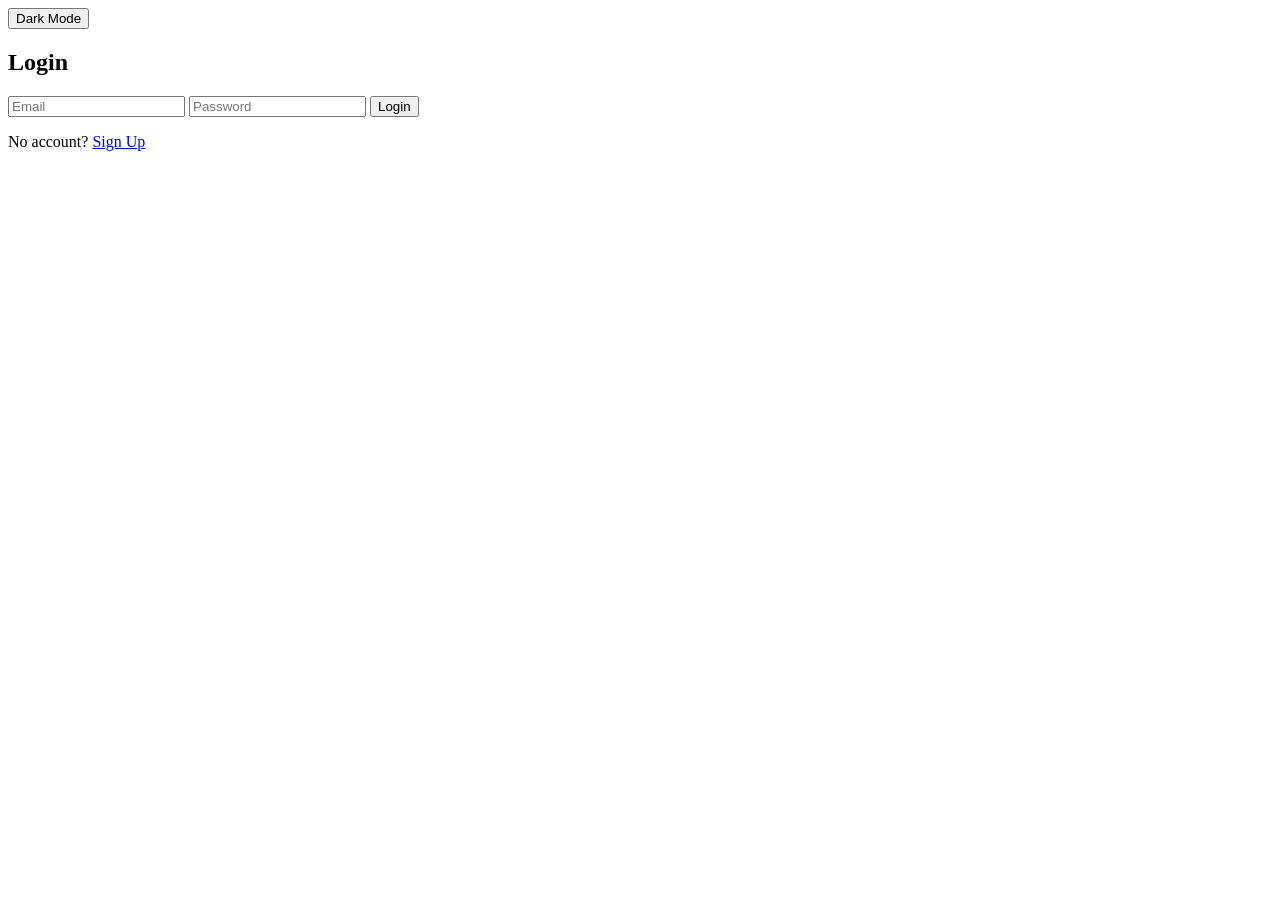
==== login.html @ b3cb8907 "Add files via upload" ====
<!DOCTYPE html>
<html lang="en">
<head>
    <meta charset="UTF-8">
    <meta name="viewport" content="width=device-width, initial-scale=1.0">
    <title>Login</title>
    <link id="theme" rel="stylesheet" href="styl (1).css">
</head>
<body class="login">
    <button class="theme-toggle" onclick="toggleTheme()">Dark Mode</button>

    <div class="container" id="login">
        <h2>Login</h2>
        <form id="loginForm">
            <input type="email" id="loginEmail" placeholder="Email" required>
            <input type="password" id="loginPassword" placeholder="Password" required>
            <button type="submit"><a href="Home.html"></a> Login</button>
        </form>
        <p>No account? <a href="signup.html">Sign Up</a></p>
    </div>

    <script src="main (1).js"></script>
</body>
</html>
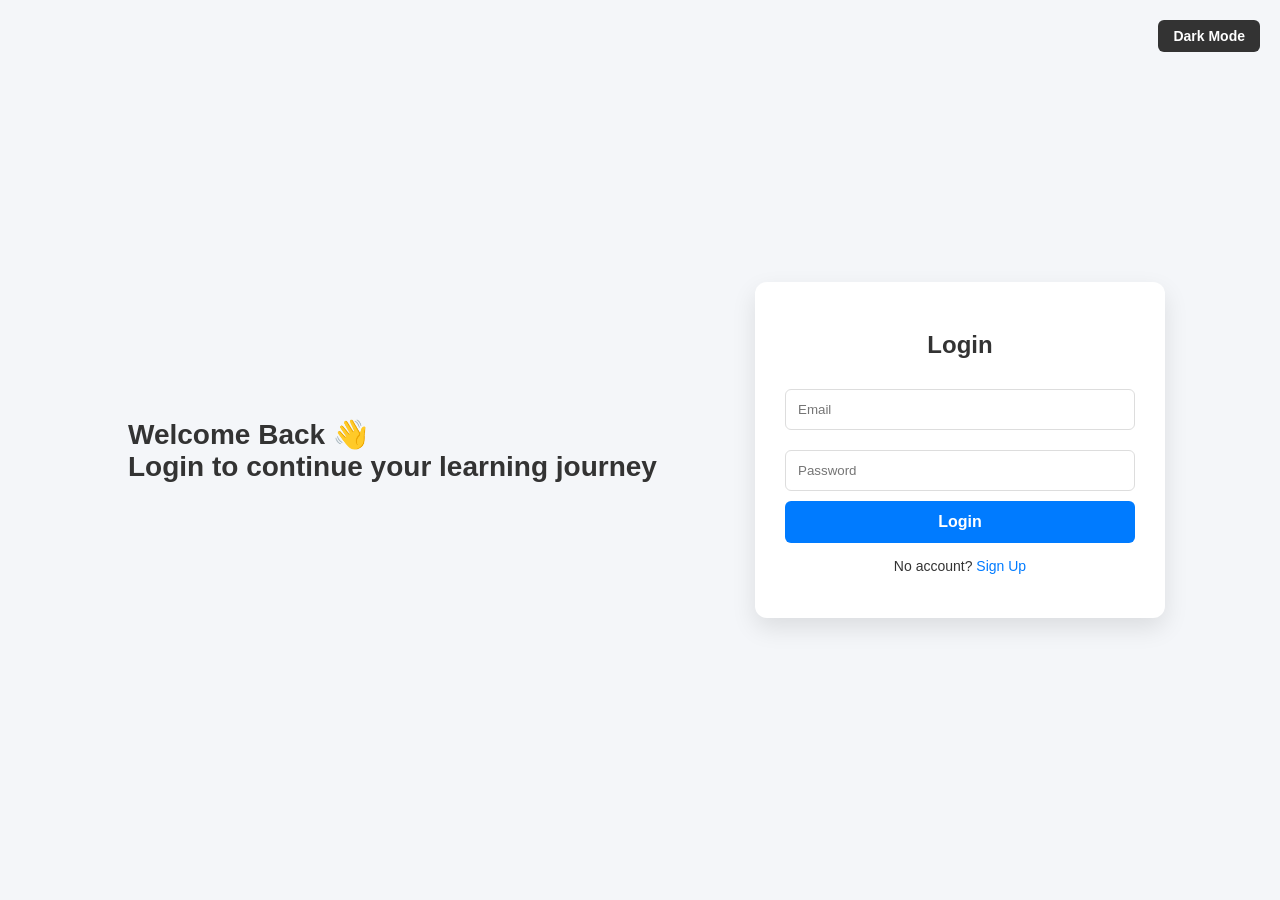
==== commit b2c9c6de: "login.html" ====
--- a/login.html
+++ b/login.html
@@ -14,11 +14,11 @@
         <form id="loginForm">
             <input type="email" id="loginEmail" placeholder="Email" required>
             <input type="password" id="loginPassword" placeholder="Password" required>
-            <button type="submit"><a href="Home.html"></a> Login</button>
+            <button type="submit"><a href="index.html"></a> Login</button>
         </form>
         <p>No account? <a href="signup.html">Sign Up</a></p>
     </div>
 
     <script src="main (1).js"></script>
 </body>
-</html>+</html>
--- a/styl (1).css
+++ b/styl (1).css
@@ -0,0 +1,106 @@
+:root {
+  --bg-color: #f4f6f9;
+  --container-bg: #ffffff;
+  --text-color: #333;
+  --input-bg: #ffffff;
+  --input-border: #ddd;
+  --btn-bg: #007bff;
+  --btn-hover: #0056b3;
+}
+.dark-theme {
+  --bg-color: #121212;
+  --container-bg: #1e1e1e;
+  --text-color: #ffffff;
+  --input-bg: #2c2c2c;
+  --input-border: #444;
+}
+body {
+  font-family: 'Segoe UI', Arial, sans-serif;
+  background-color: var(--bg-color);
+  color: var(--text-color);
+  display: flex;
+  justify-content:flex-end;
+  align-items: center;
+  padding-right: 100px;
+  height: 100vh;
+  margin: 0;
+  transition: all 0.3s ease;
+}
+.container {
+  background-color: var(--container-bg);
+  padding: 30px;
+  width: 350px;
+  border-radius: 12px;
+  box-shadow: 0 10px 25px rgba(0, 0, 0, 0.1);
+  text-align: center; 
+  margin-right: 15px;
+}
+h2 {
+  margin-bottom: 20px;
+}
+input {
+  width: 100%;
+  margin: 10px 0;
+  padding: 12px;
+  background-color: var(--input-bg);
+  border: 1px solid var(--input-border);
+  border-radius: 6px;
+  color: var(--text-color);
+  box-sizing: border-box;
+  outline: none;
+  transition: 0.3s;
+}
+input:focus {
+  border-color: var(--btn-bg);
+}
+button {
+  width: 100%;
+  padding: 12px;
+  background-color: var(--btn-bg);
+  color: white;
+  border: none;
+  border-radius: 6px;
+  cursor: pointer;
+  font-weight: bold;
+  font-size: 16px;
+  transition: 0.3s;
+}
+button:hover {
+  background-color: var(--btn-hover);
+}
+.theme-toggle {
+  position: absolute;
+  top: 20px;
+  right: 20px;
+  width: auto;
+  background: #333;
+  color: white;
+  padding: 8px 15px;
+  font-size: 14px;
+}
+p {
+  margin-top: 15px;
+  font-size: 14px;
+}
+a {
+  color: var(--btn-bg);
+  text-decoration: none;
+}
+a:hover {
+  text-decoration: underline;
+}
+body.login::before {
+  content: "Welcome Back 👋\A Login to continue your learning journey";
+}
+body.signup::before {
+  content: "Start Your Journey 🚀\A Create your account and learn new skills";
+}
+body::before {
+  white-space: pre-line;
+  position: absolute;
+  left: 10%;
+  top: 50%;
+  transform: translateY(-50%);
+  font-size: 28px;
+  font-weight: bold;
+}
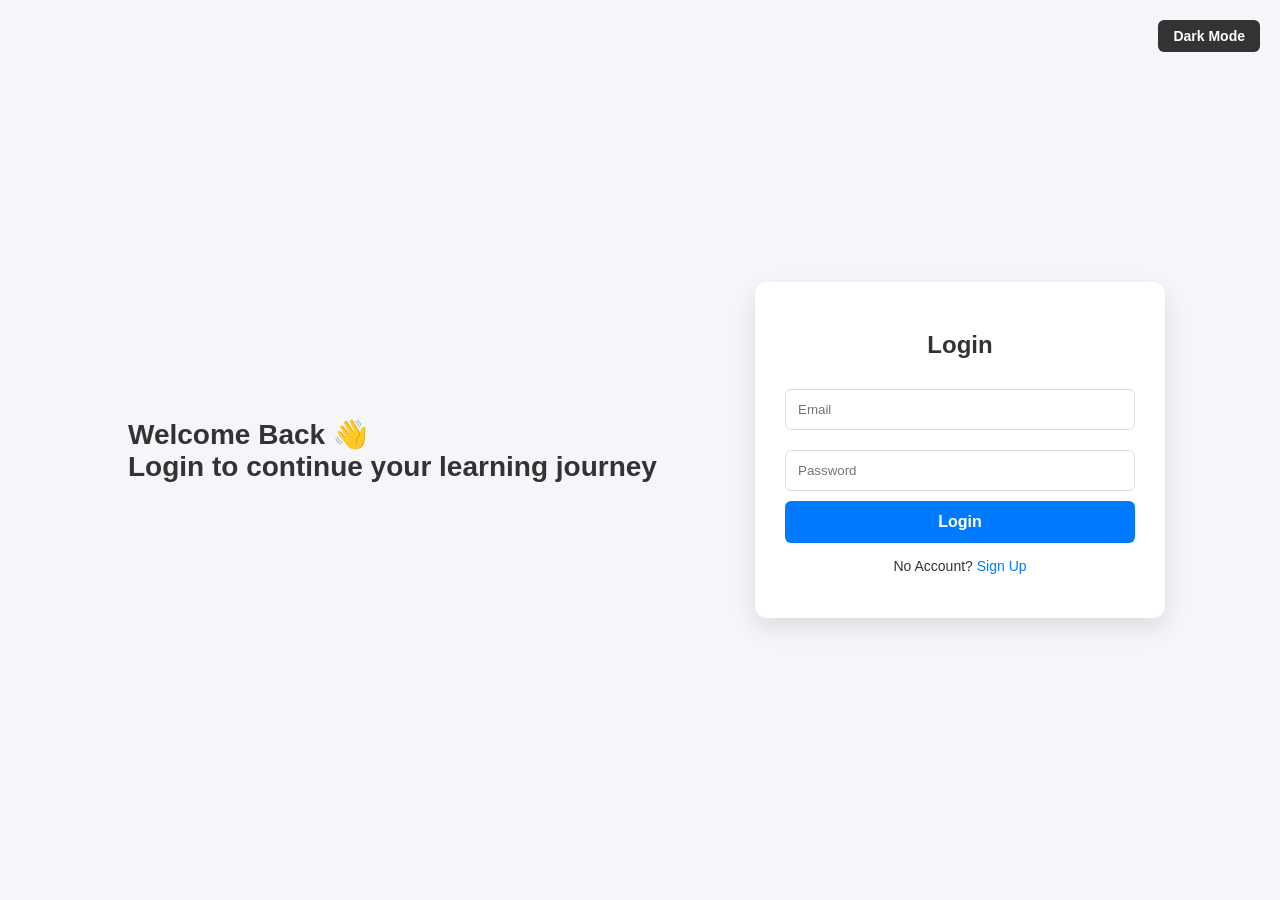
==== commit afe04f61: "Update login.html" ====
--- a/login.html
+++ b/login.html
@@ -16,7 +16,7 @@
             <input type="password" id="loginPassword" placeholder="Password" required>
             <button type="submit"><a href="index.html"></a> Login</button>
         </form>
-        <p>No account? <a href="signup.html">Sign Up</a></p>
+        <p>No Account? <a href="signup.html">Sign Up</a></p>
     </div>
 
     <script src="main (1).js"></script>
